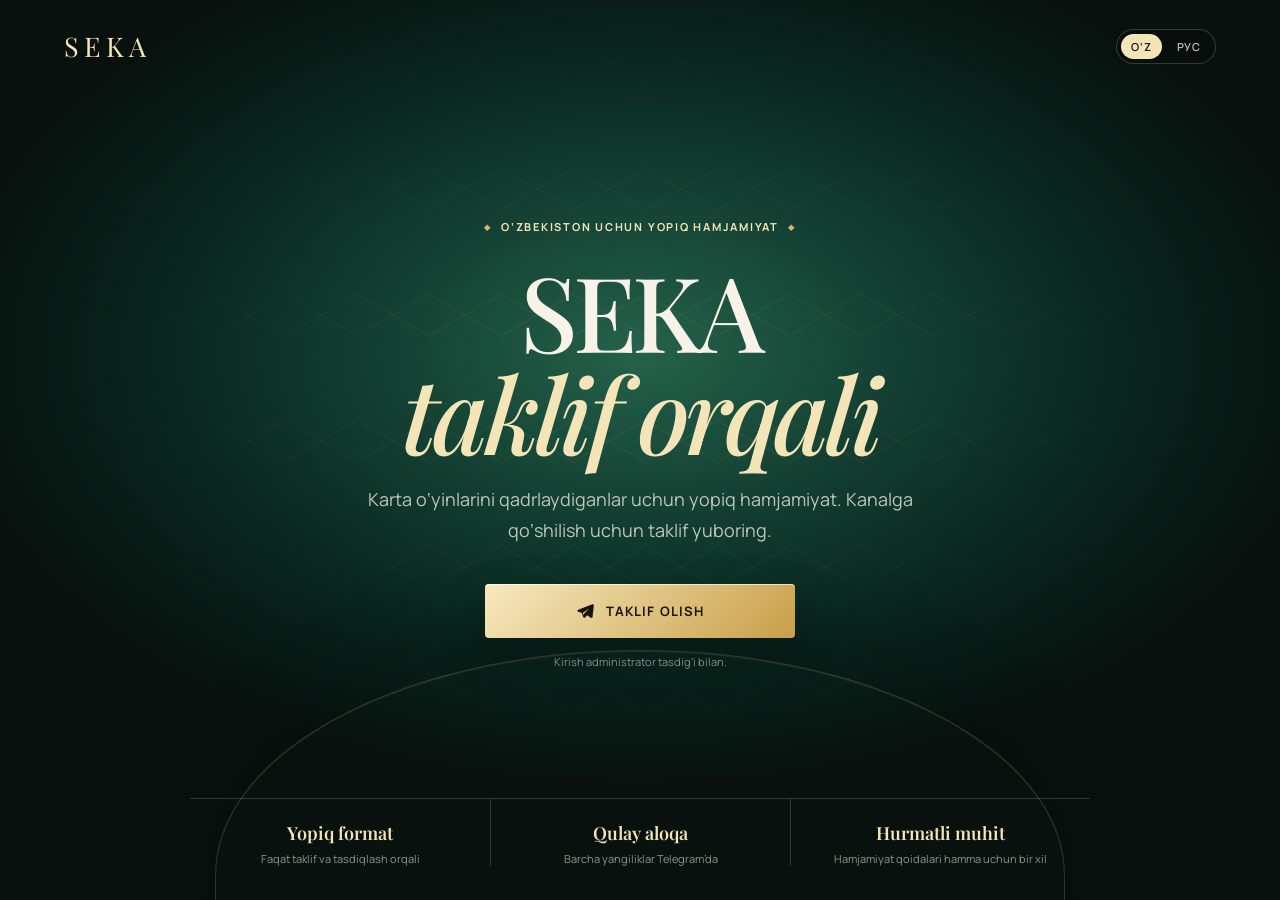
==== index.html @ 30440046 "Create index.html" ====
<!doctype html>
<html lang="uz-Latn">
  <head>
    <meta charset="utf-8">
    <meta name="viewport" content="width=device-width, initial-scale=1">
    <meta name="theme-color" content="#08110e">
    <meta name="description" content="SEKA — O‘zbekiston uchun yopiq karta o‘yinlari hamjamiyati.">
    <title>SEKA — yopiq hamjamiyat</title>

    <link rel="preconnect" href="https://fonts.googleapis.com">
    <link rel="preconnect" href="https://fonts.gstatic.com" crossorigin>
    <link href="https://fonts.googleapis.com/css2?family=Manrope:wght@400;500;600;700&family=Playfair+Display:ital,wght@0,500;0,600;1,500;1,600&display=swap" rel="stylesheet">

    <!-- Meta Pixel -->
    <script>
      !function(f,b,e,v,n,t,s){if(f.fbq)return;n=f.fbq=function(){n.callMethod?
      n.callMethod.apply(n,arguments):n.queue.push(arguments)};if(!f._fbq)f._fbq=n;
      n.push=n;n.loaded=!0;n.version='2.0';n.queue=[];t=b.createElement(e);t.async=!0;
      t.src=v;s=b.getElementsByTagName(e)[0];s.parentNode.insertBefore(t,s)}(window,
      document,'script','https://connect.facebook.net/en_US/fbevents.js');
      fbq('init', '1063844716330314');
      fbq('track', 'PageView');
    </script>
    <noscript><img height="1" width="1" style="display:none" alt="" src="https://www.facebook.com/tr?id=1063844716330314&ev=PageView&noscript=1"></noscript>
    <!-- End Meta Pixel -->

    <style>
      :root { --ink:#08110e; --felt:#123d30; --felt-deep:#09251d; --gold:#d8b769; --gold-soft:#f4e5b9; --paper:#f7f3e9; --muted:#bcc6b9; }
      * { box-sizing:border-box; }
      html { min-height:100%; background:var(--ink); }
      body { min-height:100%; margin:0; color:var(--paper); background:var(--ink); font-family:Manrope,Arial,sans-serif; }
      .hero { min-height:100svh; isolation:isolate; overflow:hidden; position:relative; display:grid; grid-template-rows:auto 1fr auto; padding:28px clamp(20px,5vw,80px) 34px; }
      .hero::before { content:""; position:absolute; z-index:-3; inset:0; background:radial-gradient(ellipse 54% 48% at 50% 39%, #24624b 0%, var(--felt) 40%, var(--felt-deep) 70%, var(--ink) 100%); }
      .hero::after { content:""; position:absolute; z-index:-2; inset:0; opacity:.32; background-image:linear-gradient(30deg,transparent 48%,rgba(216,183,105,.28) 49%,transparent 50%),linear-gradient(150deg,transparent 48%,rgba(216,183,105,.28) 49%,transparent 50%); background-size:72px 126px; mask-image:radial-gradient(ellipse 66% 60% at 50% 42%,#000,transparent 78%); }
      .top { display:flex; justify-content:space-between; align-items:center; gap:18px; }
      .brand { font-family:"Playfair Display",Georgia,serif; color:var(--gold-soft); font-size:27px; letter-spacing:.2em; text-decoration:none; }
      .langs { display:flex; gap:5px; padding:4px; border:1px solid rgba(244,229,185,.2); border-radius:99px; background:rgba(0,0,0,.12); }
      .lang { appearance:none; cursor:pointer; border:0; color:var(--muted); background:transparent; border-radius:99px; padding:7px 10px; font:600 11px/1 Manrope,sans-serif; letter-spacing:.07em; }
      .lang[aria-pressed="true"] { color:#17150e; background:var(--gold-soft); }
      .content { align-self:center; justify-self:center; text-align:center; max-width:770px; padding:54px 0 35px; }
      .eyebrow { display:inline-flex; gap:9px; align-items:center; color:var(--gold-soft); font-size:11px; font-weight:700; letter-spacing:.16em; text-transform:uppercase; }
      .eyebrow::before,.eyebrow::after { content:"◆"; color:var(--gold); font-size:8px; }
      h1 { margin:24px auto 21px; max-width:680px; font:500 clamp(52px,9vw,104px)/.98 "Playfair Display",Georgia,serif; letter-spacing:-.045em; }
      h1 em { color:var(--gold-soft); font-style:italic; }
      .copy { max-width:550px; margin:0 auto; color:var(--muted); font-size:clamp(15px,1.7vw,18px); line-height:1.75; }
      .cta { margin-top:37px; display:inline-flex; align-items:center; justify-content:center; gap:12px; min-width:min(100%,310px); padding:18px 26px; border-radius:4px; color:#17140c; background:linear-gradient(135deg,#f7e9bf,#c99f49); box-shadow:0 18px 45px rgba(0,0,0,.24),inset 0 1px rgba(255,255,255,.65); font-size:13px; font-weight:700; letter-spacing:.08em; text-decoration:none; text-transform:uppercase; transition:transform .18s ease, box-shadow .18s ease; }
      .cta:hover { transform:translateY(-3px); box-shadow:0 23px 50px rgba(0,0,0,.32),inset 0 1px rgba(255,255,255,.65); }
      .cta svg { width:18px; height:18px; }
      .note { margin:16px 0 0; color:rgba(247,243,233,.52); font-size:11px; }
      .cards { display:grid; grid-template-columns:repeat(3,1fr); max-width:900px; width:100%; justify-self:center; border-top:1px solid rgba(244,229,185,.18); }
      .feature { padding:25px 20px 0; text-align:center; }
      .feature + .feature { border-left:1px solid rgba(244,229,185,.18); }
      .feature b { display:block; color:var(--gold-soft); font:600 18px/1.1 "Playfair Display",Georgia,serif; }
      .feature span { display:block; margin-top:7px; color:rgba(247,243,233,.58); font-size:11px; }
      .decor { position:absolute; pointer-events:none; z-index:-1; left:50%; bottom:-200px; width:min(850px,120vw); height:450px; transform:translateX(-50%); border:1px solid rgba(216,183,105,.2); border-radius:50% 50% 0 0; box-shadow:0 -18px 90px rgba(0,0,0,.15), inset 0 1px rgba(244,229,185,.1); }
      @media (max-width:600px) { .hero { padding:22px 20px 28px; } .brand { font-size:23px; } .content { padding:40px 0; } .cards { grid-template-columns:1fr; max-width:360px; } .feature { padding:14px 10px; } .feature + .feature { border-left:0; border-top:1px solid rgba(244,229,185,.14); } .decor { bottom:-260px; } }
      @media (prefers-reduced-motion:reduce) { .cta { transition:none; } }
    </style>
  </head>
  <body>
    <main class="hero">
      <div class="decor"></div>
      <header class="top">
        <a class="brand" href="/" aria-label="SEKA">SEKA</a>
        <div class="langs" aria-label="Tilni tanlang / Выберите язык">
          <button class="lang" type="button" data-lang="uz" aria-pressed="true">O‘Z</button>
          <button class="lang" type="button" data-lang="ru" aria-pressed="false">РУС</button>
        </div>
      </header>

      <section class="content">
        <div class="eyebrow" data-i18n="eyebrow">O‘zbekiston uchun yopiq hamjamiyat</div>
        <h1 data-i18n-html="title">SEKA<br><em>taklif orqali</em></h1>
        <p class="copy" data-i18n="copy">Karta o‘yinlarini qadrlaydiganlar uchun yopiq hamjamiyat. Kanalga qo‘shilish uchun taklif yuboring.</p>
        <a class="cta" href="https://t.me/+aQ-XJnhPUhE2YmIx" data-event="Telegram">
          <svg viewBox="0 0 24 24" fill="currentColor" aria-hidden="true"><path d="M21.8 3.1 2.9 10.4c-1.3.5-1.3 2.3.1 2.7l4.8 1.5 1.8 5.4c.4 1.1 1.8 1.4 2.6.5l2.7-3 4.8 3.5c.9.7 2.2.2 2.4-.9L23.7 5c.3-1.3-.8-2.4-1.9-1.9ZM9.2 14.2l8.5-5.5-6.8 6.7-.3 2.6-1.4-3.8Z"/></svg>
          <span data-i18n="cta">Taklif olish</span>
        </a>
        <p class="note" data-i18n="note">Kirish administrator tasdig‘i bilan.</p>
      </section>

      <section class="cards" aria-label="SEKA afzalliklari">
        <div class="feature"><b data-i18n="f1title">Yopiq format</b><span data-i18n="f1copy">Faqat taklif va tasdiqlash orqali</span></div>
        <div class="feature"><b data-i18n="f2title">Qulay aloqa</b><span data-i18n="f2copy">Barcha yangiliklar Telegram’da</span></div>
        <div class="feature"><b data-i18n="f3title">Hurmatli muhit</b><span data-i18n="f3copy">Hamjamiyat qoidalari hamma uchun bir xil</span></div>
      </section>
    </main>

    <script>
      const text = {
        uz: { eyebrow:'O‘zbekiston uchun yopiq hamjamiyat', title:'SEKA<br><em>taklif orqali</em>', copy:'Karta o‘yinlarini qadrlaydiganlar uchun yopiq hamjamiyat. Kanalga qo‘shilish uchun taklif yuboring.', cta:'Taklif olish', note:'Kirish administrator tasdig‘i bilan.', f1title:'Yopiq format', f1copy:'Faqat taklif va tasdiqlash orqali', f2title:'Qulay aloqa', f2copy:'Barcha yangiliklar Telegram’da', f3title:'Hurmatli muhit', f3copy:'Hamjamiyat qoidalari hamma uchun bir xil' },
        ru: { eyebrow:'Закрытое сообщество Узбекистана', title:'SEKA<br><em>по приглашению</em>', copy:'Закрытое сообщество для ценителей карточных игр. Оставьте заявку, чтобы присоединиться к каналу.', cta:'Получить приглашение', note:'Вход после подтверждения администратора.', f1title:'Закрытый формат', f1copy:'Только по приглашению и подтверждению', f2title:'Удобная связь', f2copy:'Все новости — в Telegram', f3title:'Уважительная среда', f3copy:'Единые правила для всех участников' }
      };
      document.querySelectorAll('[data-lang]').forEach(button => button.addEventListener('click', () => {
        const lang = button.dataset.lang;
        document.documentElement.lang = lang === 'uz' ? 'uz-Latn' : 'ru';
        document.querySelectorAll('[data-i18n]').forEach(el => el.textContent = text[lang][el.dataset.i18n]);
        document.querySelectorAll('[data-i18n-html]').forEach(el => el.innerHTML = text[lang][el.dataset.i18nHtml]);
        document.querySelectorAll('[data-lang]').forEach(el => el.setAttribute('aria-pressed', String(el === button)));
      }));
      document.querySelectorAll('[data-event]').forEach(el => el.addEventListener('click', () => {
        if (typeof fbq === 'function') fbq('track', 'Contact', { content_name: el.dataset.event });
      }));
    </script>
  </body>
</html>
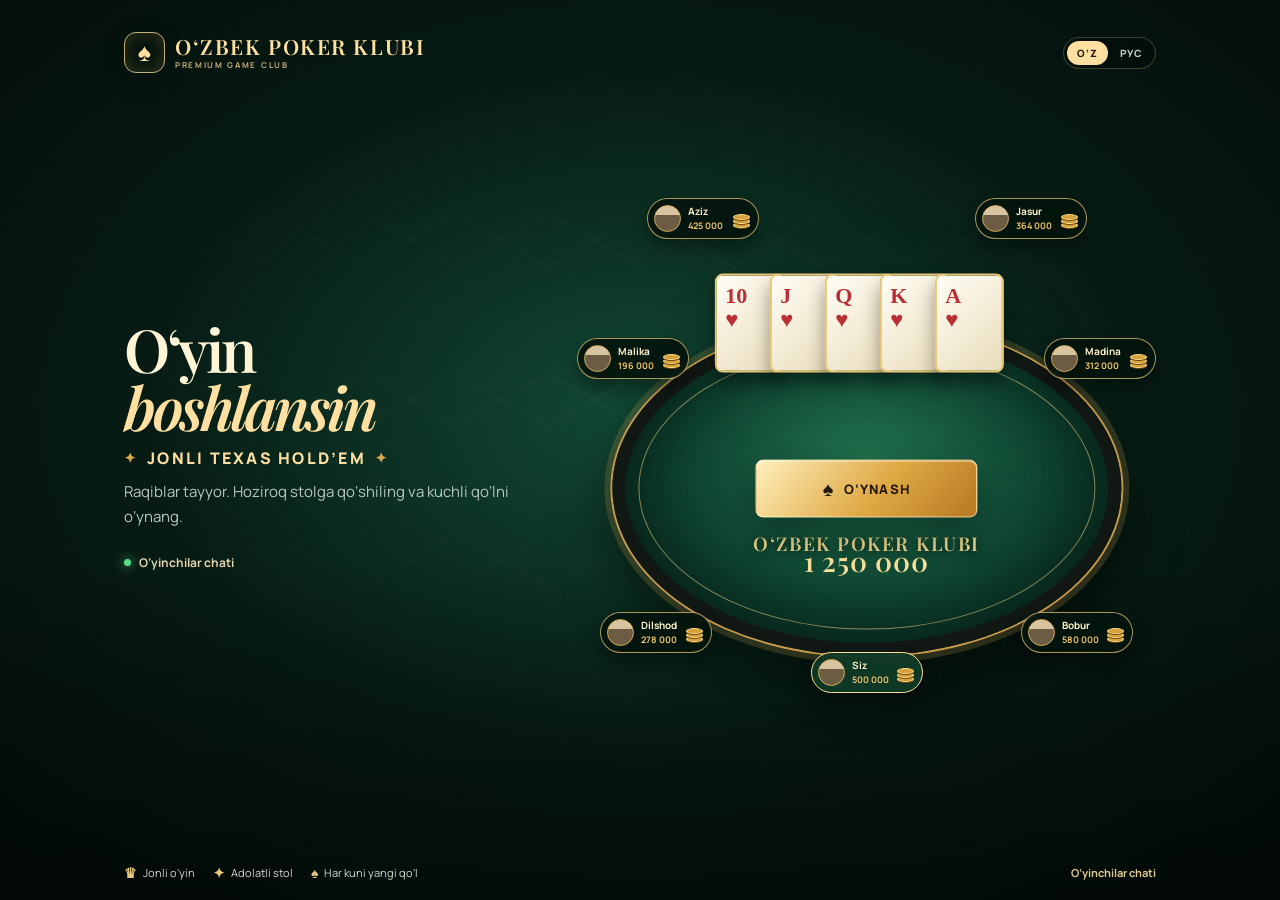
==== commit fd3d5f6e: "Publish Uzbek Poker advertising landing" ====
--- a/index.html
+++ b/index.html
@@ -1,106 +1,136 @@
 <!doctype html>
-<html lang="uz-Latn">
-  <head>
+<html lang="uz-Latn"><head>
     <meta charset="utf-8">
-    <meta name="viewport" content="width=device-width, initial-scale=1">
-    <meta name="theme-color" content="#08110e">
-    <meta name="description" content="SEKA — O‘zbekiston uchun yopiq karta o‘yinlari hamjamiyati.">
-    <title>SEKA — yopiq hamjamiyat</title>
-
+    <meta name="viewport" content="width=device-width, initial-scale=1, viewport-fit=cover">
+    <meta name="theme-color" content="#061a15">
+    <meta name="description" content="Oʻzbek Poker Klubi — jonli Texas Hold’em stollari.">
+    <title>Oʻzbek Poker Klubi</title>
     <link rel="preconnect" href="https://fonts.googleapis.com">
-    <link rel="preconnect" href="https://fonts.gstatic.com" crossorigin>
-    <link href="https://fonts.googleapis.com/css2?family=Manrope:wght@400;500;600;700&family=Playfair+Display:ital,wght@0,500;0,600;1,500;1,600&display=swap" rel="stylesheet">
-
-    <!-- Meta Pixel -->
+    <link rel="preconnect" href="https://fonts.gstatic.com" crossorigin="">
+    <link href="https://fonts.googleapis.com/css2?family=Manrope:wght@400;500;600;700;800&amp;family=Playfair+Display:ital,wght@0,500;0,600;1,500;1,600&amp;display=swap" rel="stylesheet">
     <script>
-      !function(f,b,e,v,n,t,s){if(f.fbq)return;n=f.fbq=function(){n.callMethod?
-      n.callMethod.apply(n,arguments):n.queue.push(arguments)};if(!f._fbq)f._fbq=n;
-      n.push=n;n.loaded=!0;n.version='2.0';n.queue=[];t=b.createElement(e);t.async=!0;
-      t.src=v;s=b.getElementsByTagName(e)[0];s.parentNode.insertBefore(t,s)}(window,
-      document,'script','https://connect.facebook.net/en_US/fbevents.js');
+      !function(f,b,e,v,n,t,s){if(f.fbq)return;n=f.fbq=function(){n.callMethod?n.callMethod.apply(n,arguments):n.queue.push(arguments)};if(!f._fbq)f._fbq=n;n.push=n;n.loaded=!0;n.version='2.0';n.queue=[];t=b.createElement(e);t.async=!0;t.src=v;s=b.getElementsByTagName(e)[0];s.parentNode.insertBefore(t,s)}(window,document,'script','https://connect.facebook.net/en_US/fbevents.js');
       fbq('init', '1063844716330314');
       fbq('track', 'PageView');
     </script>
     <noscript><img height="1" width="1" style="display:none" alt="" src="https://www.facebook.com/tr?id=1063844716330314&ev=PageView&noscript=1"></noscript>
-    <!-- End Meta Pixel -->
-
     <style>
-      :root { --ink:#08110e; --felt:#123d30; --felt-deep:#09251d; --gold:#d8b769; --gold-soft:#f4e5b9; --paper:#f7f3e9; --muted:#bcc6b9; }
+      :root { --ink:#061a15; --night:#020a08; --felt:#0d472f; --felt-light:#1c704c; --gold:#d9a94b; --gold-light:#ffe0a0; --paper:#fff7e1; --muted:#b8c8be; --line:rgba(255,227,152,.23); }
       * { box-sizing:border-box; }
-      html { min-height:100%; background:var(--ink); }
-      body { min-height:100%; margin:0; color:var(--paper); background:var(--ink); font-family:Manrope,Arial,sans-serif; }
-      .hero { min-height:100svh; isolation:isolate; overflow:hidden; position:relative; display:grid; grid-template-rows:auto 1fr auto; padding:28px clamp(20px,5vw,80px) 34px; }
-      .hero::before { content:""; position:absolute; z-index:-3; inset:0; background:radial-gradient(ellipse 54% 48% at 50% 39%, #24624b 0%, var(--felt) 40%, var(--felt-deep) 70%, var(--ink) 100%); }
-      .hero::after { content:""; position:absolute; z-index:-2; inset:0; opacity:.32; background-image:linear-gradient(30deg,transparent 48%,rgba(216,183,105,.28) 49%,transparent 50%),linear-gradient(150deg,transparent 48%,rgba(216,183,105,.28) 49%,transparent 50%); background-size:72px 126px; mask-image:radial-gradient(ellipse 66% 60% at 50% 42%,#000,transparent 78%); }
-      .top { display:flex; justify-content:space-between; align-items:center; gap:18px; }
-      .brand { font-family:"Playfair Display",Georgia,serif; color:var(--gold-soft); font-size:27px; letter-spacing:.2em; text-decoration:none; }
-      .langs { display:flex; gap:5px; padding:4px; border:1px solid rgba(244,229,185,.2); border-radius:99px; background:rgba(0,0,0,.12); }
-      .lang { appearance:none; cursor:pointer; border:0; color:var(--muted); background:transparent; border-radius:99px; padding:7px 10px; font:600 11px/1 Manrope,sans-serif; letter-spacing:.07em; }
-      .lang[aria-pressed="true"] { color:#17150e; background:var(--gold-soft); }
-      .content { align-self:center; justify-self:center; text-align:center; max-width:770px; padding:54px 0 35px; }
-      .eyebrow { display:inline-flex; gap:9px; align-items:center; color:var(--gold-soft); font-size:11px; font-weight:700; letter-spacing:.16em; text-transform:uppercase; }
-      .eyebrow::before,.eyebrow::after { content:"◆"; color:var(--gold); font-size:8px; }
-      h1 { margin:24px auto 21px; max-width:680px; font:500 clamp(52px,9vw,104px)/.98 "Playfair Display",Georgia,serif; letter-spacing:-.045em; }
-      h1 em { color:var(--gold-soft); font-style:italic; }
-      .copy { max-width:550px; margin:0 auto; color:var(--muted); font-size:clamp(15px,1.7vw,18px); line-height:1.75; }
-      .cta { margin-top:37px; display:inline-flex; align-items:center; justify-content:center; gap:12px; min-width:min(100%,310px); padding:18px 26px; border-radius:4px; color:#17140c; background:linear-gradient(135deg,#f7e9bf,#c99f49); box-shadow:0 18px 45px rgba(0,0,0,.24),inset 0 1px rgba(255,255,255,.65); font-size:13px; font-weight:700; letter-spacing:.08em; text-decoration:none; text-transform:uppercase; transition:transform .18s ease, box-shadow .18s ease; }
-      .cta:hover { transform:translateY(-3px); box-shadow:0 23px 50px rgba(0,0,0,.32),inset 0 1px rgba(255,255,255,.65); }
-      .cta svg { width:18px; height:18px; }
-      .note { margin:16px 0 0; color:rgba(247,243,233,.52); font-size:11px; }
-      .cards { display:grid; grid-template-columns:repeat(3,1fr); max-width:900px; width:100%; justify-self:center; border-top:1px solid rgba(244,229,185,.18); }
-      .feature { padding:25px 20px 0; text-align:center; }
-      .feature + .feature { border-left:1px solid rgba(244,229,185,.18); }
-      .feature b { display:block; color:var(--gold-soft); font:600 18px/1.1 "Playfair Display",Georgia,serif; }
-      .feature span { display:block; margin-top:7px; color:rgba(247,243,233,.58); font-size:11px; }
-      .decor { position:absolute; pointer-events:none; z-index:-1; left:50%; bottom:-200px; width:min(850px,120vw); height:450px; transform:translateX(-50%); border:1px solid rgba(216,183,105,.2); border-radius:50% 50% 0 0; box-shadow:0 -18px 90px rgba(0,0,0,.15), inset 0 1px rgba(244,229,185,.1); }
-      @media (max-width:600px) { .hero { padding:22px 20px 28px; } .brand { font-size:23px; } .content { padding:40px 0; } .cards { grid-template-columns:1fr; max-width:360px; } .feature { padding:14px 10px; } .feature + .feature { border-left:0; border-top:1px solid rgba(244,229,185,.14); } .decor { bottom:-260px; } }
-      @media (prefers-reduced-motion:reduce) { .cta { transition:none; } }
+      html,body { width:100%; min-height:100%; margin:0; overflow:hidden; background:var(--night); }
+      body { color:var(--paper); font-family:Manrope,Arial,sans-serif; }
+      a { color:inherit; }
+      .landing { position:relative; min-height:100svh; height:100svh; overflow:hidden; isolation:isolate; background:radial-gradient(ellipse 84% 82% at 50% 46%,#124935 0%,#071b14 46%,#020806 100%); }
+      .landing::before { content:""; position:absolute; z-index:-2; inset:0; opacity:.21; background-image:linear-gradient(30deg,transparent 48%,rgba(232,185,86,.24) 49%,transparent 50%),linear-gradient(150deg,transparent 48%,rgba(232,185,86,.24) 49%,transparent 50%); background-size:92px 160px; mask-image:radial-gradient(ellipse 75% 67% at 50% 42%,#000,transparent 79%); }
+      .landing::after { content:""; position:absolute; z-index:-1; inset:auto 0 0; height:38%; background:linear-gradient(transparent,rgba(0,0,0,.36)); pointer-events:none; }
+      .shell { position:relative; width:min(1160px,100%); height:100%; margin:0 auto; padding:clamp(18px,3vw,32px) clamp(20px,5vw,64px) max(18px,env(safe-area-inset-bottom)); display:grid; grid-template-rows:auto 1fr auto; }
+      .topbar { display:flex; align-items:center; justify-content:space-between; gap:16px; }
+      .brand { display:flex; align-items:center; gap:10px; min-width:0; text-decoration:none; }
+      .brand-mark { display:grid; width:41px; height:41px; flex:0 0 auto; place-items:center; border:1px solid rgba(255,226,155,.76); border-radius:12px; color:var(--gold-light); box-shadow:inset 0 0 17px rgba(224,175,69,.2),0 8px 22px rgba(0,0,0,.24); font:600 25px/1 Georgia,serif; }
+      .brand-name { color:var(--gold-light); font:600 21px/1 "Playfair Display",Georgia,serif; letter-spacing:.075em; white-space:nowrap; }
+      .brand-name small { display:block; margin-top:4px; color:#c8ad79; font:700 8px/1 Manrope,sans-serif; letter-spacing:.21em; }
+      .langs { display:flex; flex:0 0 auto; gap:2px; padding:3px; border:1px solid var(--line); border-radius:20px; background:rgba(0,0,0,.22); }
+      .lang { border:0; border-radius:16px; padding:7px 10px; color:#c4d0c7; background:transparent; cursor:pointer; font:800 10px/1 Manrope,sans-serif; letter-spacing:.08em; }
+      .lang[aria-pressed="true"] { color:#211807; background:var(--gold-light); }
+      .hero { display:grid; grid-template-columns:minmax(0,.82fr) minmax(440px,1.18fr); align-items:center; gap:clamp(20px,4vw,68px); min-height:0; }
+      .intro { align-self:center; padding-bottom:clamp(25px,5vh,55px); }
+      .eyebrow { display:inline-flex; align-items:center; gap:9px; margin:0 0 10px; color:var(--gold-light); font-size:clamp(14px,1.25vw,18px); font-weight:800; letter-spacing:.14em; text-transform:uppercase; }
+      .eyebrow::before,.eyebrow::after { content:"✦"; color:var(--gold); font-size:.9em; }
+      h1 { max-width:530px; margin:0 0 10px; color:#fff5d6; font:600 clamp(36px,4.65vw,60px)/.98 "Playfair Display",Georgia,serif; letter-spacing:-.055em; }
+      h1 em { color:var(--gold-light); font-style:italic; }
+      .lead { max-width:420px; margin:0; color:var(--muted); font-size:15px; line-height:1.68; }
+      .desktop-chat { display:inline-flex; align-items:center; gap:8px; margin-top:25px; color:#e4d5ad; font-size:12px; font-weight:700; text-decoration:none; }
+      .desktop-chat::before { content:""; width:7px; height:7px; border-radius:50%; background:#58dc8a; box-shadow:0 0 12px #58dc8a; }
+      .table-stage { position:relative; min-height:500px; overflow:visible; }
+      .halo { position:absolute; top:50%; left:50%; width:92%; aspect-ratio:1; transform:translate(-50%,-49%); border-radius:50%; background:radial-gradient(circle,rgba(70,165,108,.28),rgba(6,29,21,.1) 48%,transparent 70%); filter:blur(2px); }
+      .poker-table { position:absolute; top:50%; left:50%; width:min(555px,88%); aspect-ratio:1.52; transform:translate(-50%,-44%); border:13px solid #111713; border-radius:50%; background:radial-gradient(ellipse at 50% 42%,#21714e,#0d402e 58%,#072319 100%); box-shadow:0 0 0 2px #c69a4b,0 0 0 8px rgba(203,163,79,.2),0 30px 55px rgba(0,0,0,.52),inset 0 0 76px rgba(0,0,0,.48); }
+      .poker-table::before { content:""; position:absolute; inset:13px; border:1px solid rgba(255,222,142,.5); border-radius:50%; }
+      .poker-table::after { content:"OʻZBEK POKER KLUBI"; position:absolute; top:68%; left:50%; transform:translate(-50%,-50%); width:max-content; color:rgba(255,222,143,.9); font:600 clamp(13px,1.7vw,19px)/1 "Playfair Display",Georgia,serif; letter-spacing:.08em; text-shadow:0 2px 8px #052016; }
+      .community { position:absolute; z-index:3; top:clamp(-60px,-5vw,-38px); left:50%; display:flex; transform:translateX(-50%); }
+      .card { width:clamp(48px,5.5vw,69px); height:clamp(71px,7.9vw,99px); margin-left:-14px; padding:clamp(7px,.85vw,10px) clamp(5px,.7vw,8px); border:2px solid #e8c878; border-radius:8px; color:#b92f34; background:linear-gradient(135deg,#fffdf5,#e8dcb9); box-shadow:0 11px 17px rgba(0,0,0,.38); font:700 clamp(17px,2vw,22px)/.9 Georgia,serif; transform:translateY(0); z-index:0; }
+      .card:nth-child(2) { z-index:1; }.card:nth-child(3) { z-index:2; }.card:nth-child(4) { z-index:3; }.card:nth-child(5) { z-index:4; }.card small { display:block; margin-top:4px; font-size:1em; }
+      .pot { position:absolute; z-index:2; bottom:22%; left:50%; transform:translateX(-50%); display:grid; place-items:center; color:#f9df99; font-size:9px; font-weight:800; letter-spacing:.17em; text-align:center; }.pot strong { margin-top:0; font:600 clamp(19px,2.7vw,27px)/1 "Playfair Display",Georgia,serif; letter-spacing:.04em; }
+      .player { position:absolute; z-index:5; display:flex; align-items:center; gap:7px; min-width:112px; padding:6px 8px 6px 6px; border:1px solid rgba(243,207,126,.7); border-radius:22px; color:#fff3cc; background:rgba(4,20,14,.91); box-shadow:0 9px 16px rgba(0,0,0,.34); font-size:10px; font-weight:700; }
+      .avatar { width:27px; height:27px; flex:0 0 auto; border:1px solid #d7ad58; border-radius:50%; background:linear-gradient(#d8c4a0 0 34%,#6d5c44 35% 100%); }
+      .player-info { min-width:0; line-height:1.12; }.player-info small { display:block; margin-top:3px; color:#efc366; font-size:9px; }.mini-stack { position:relative; width:18px; height:22px; margin-left:auto; }.mini-stack i { position:absolute; right:0; width:17px; height:6px; border:1px solid #f8db85; border-radius:50%; background:#d6a03c; box-shadow:0 1px #6d4814; }.mini-stack i:nth-child(1) { bottom:2px; }.mini-stack i:nth-child(2) { bottom:6px; }.mini-stack i:nth-child(3) { bottom:10px; }
+      .player.one { top:-4%; left:12%; transform:none; }.player.seven { top:-4%; right:12%; }.player.two { top:24%; right:0; }.player.three { right:4%; bottom:13%; }.player.four { bottom:13%; left:4%; }.player.five { top:24%; left:0; }.player.you { z-index:6; bottom:5%; left:50%; transform:translateX(-50%); border-color:#ffe09b; background:rgba(15,57,38,.96); }
+      .stage-action { position:absolute; z-index:7; top:50%; left:50%; display:inline-flex; min-width:222px; min-height:58px; align-items:center; justify-content:center; gap:10px; transform:translate(-50%,-50%); border:1px solid rgba(255,247,211,.58); border-radius:8px; color:#211806; background:linear-gradient(130deg,#fff0bc 0%,#dfa945 55%,#b77821 100%); box-shadow:0 14px 35px rgba(0,0,0,.36),inset 0 1px rgba(255,255,255,.78); font-size:13px; font-weight:800; letter-spacing:.08em; text-decoration:none; text-transform:uppercase; transition:transform .18s ease,filter .18s ease; }.stage-action:hover { transform:translate(-50%,calc(-50% - 3px)); filter:brightness(1.06); }.stage-action i { font:20px/1 Georgia,serif; }
+      .bottom { display:flex; align-items:center; justify-content:space-between; gap:22px; color:#d1ddcf; font-size:11px; }.trust { display:flex; flex-wrap:wrap; gap:18px; }.trust span { display:flex; align-items:center; gap:6px; }.trust b { color:#e7c97d; font-size:14px; }.mobile-chat { color:#dfca92; font-weight:700; text-decoration:none; white-space:nowrap; }
+      @media (max-width:800px) {
+        .shell { display:block; height:100svh; min-height:0; padding:16px 18px max(18px,env(safe-area-inset-bottom)); }
+        .topbar { position:absolute; z-index:10; top:16px; left:18px; right:18px; }
+        .brand-mark { width:34px; height:34px; border-radius:10px; font-size:21px; }.brand-name { font-size:15px; letter-spacing:.045em; }.brand-name small { margin-top:3px; font-size:6px; letter-spacing:.17em; }
+        .hero { display:block; min-height:0; }.intro { position:absolute; z-index:4; top:90px; left:24px; right:24px; padding:0; text-align:center; }.eyebrow { margin:0 0 6px; font-size:clamp(12px,3.3vw,15px); }.intro h1 { margin:0 auto 6px; font-size:clamp(30px,8.2vw,38px); }.lead { max-width:305px; margin:auto; font-size:12px; line-height:1.5; }.desktop-chat { display:none; }
+        .table-stage { position:absolute; top:248px; left:0; right:0; min-height:0; height:370px; }.halo { width:390px; }.poker-table { top:62px; width:min(365px,92%); transform:translate(-50%,0); border-width:10px; }.community { top:-35px; }.poker-table::after { top:70%; font-size:13px; }.pot { bottom:18%; }
+        .player { min-width:93px; padding:5px 6px 5px 5px; gap:5px; font-size:8px; }.avatar { width:21px; height:21px; }.player-info small { margin-top:2px; font-size:8px; }.mini-stack { width:13px; height:18px; }.mini-stack i { width:13px; height:5px; }.mini-stack i:nth-child(1) { bottom:1px; }.mini-stack i:nth-child(2) { bottom:5px; }.mini-stack i:nth-child(3) { bottom:9px; }.player.one,.player.seven { top:-20px; }.player.one { left:2px; transform:none; }.player.seven { right:2px; left:auto; }.player.two { top:28%; right:2px; }.player.five { top:28%; left:2px; }.player.three { right:2%; bottom:2%; }.player.four { left:2%; bottom:2%; }.player.you { bottom:2%; }
+        .stage-action { min-width:220px; min-height:56px; }.bottom { position:absolute; right:18px; bottom:max(18px,env(safe-area-inset-bottom)); left:18px; display:block; text-align:center; font-size:9px; }.trust { justify-content:center; gap:12px; }.trust b { font-size:12px; }.mobile-chat { display:inline-block; margin-top:10px; font-size:10px; }
+      }
+      @media (max-width:520px) and (max-height:900px) {
+        .shell { padding:12px 14px max(14px,env(safe-area-inset-bottom)); }
+        .topbar { top:max(12px,env(safe-area-inset-top)); left:14px; right:14px; }
+        .intro { top:62px; left:16px; right:16px; }
+        .eyebrow { margin:0 0 4px; font-size:clamp(10px,3.3vw,12px); letter-spacing:.16em; }.intro h1 { margin:0 auto 4px; font-size:clamp(26px,7.8vw,31px); line-height:.96; }.lead { max-width:275px; font-size:10.5px; line-height:1.35; }
+        .table-stage { top:clamp(210px,25svh,225px); height:clamp(300px,42svh,342px); }
+        .poker-table { top:clamp(52px,7.4svh,62px); width:min(365px,94%); }
+        .community { top:-38px; }.player.one,.player.seven { top:-12px; }.player.two,.player.five { top:31%; }
+        .stage-action { min-width:min(220px,78vw); }.bottom { right:14px; bottom:max(14px,env(safe-area-inset-bottom)); left:14px; }.trust { display:none; }.mobile-chat { margin-top:0; }
+      }
+      @media (max-width:520px) and (min-height:901px) {
+        .table-stage { top:clamp(250px,26svh,280px); }.community { top:-38px; }.player.one,.player.seven { top:-20px; }.player.two,.player.five { top:31%; }
+      }
+      @media (max-height:700px) and (max-width:800px) {
+        .shell { padding-top:11px; }.topbar { top:11px; }.brand-mark { width:29px; height:29px; font-size:18px; }.brand-name { font-size:13px; }.brand-name small { display:none; }.langs { transform:scale(.9); transform-origin:right center; }
+        .intro { top:48px; }.eyebrow { display:inline-flex; margin:0 0 3px; font-size:9px; letter-spacing:.13em; }.lead { display:block; max-width:292px; font-size:9px; line-height:1.28; }.intro h1 { margin:0 auto 3px; font-size:26px; line-height:.93; }.table-stage { top:174px; height:292px; }.poker-table { top:47px; width:min(305px,82%); border-width:8px; }.community { top:-16px; }.player.one,.player.seven { top:-7px; }.card { margin-left:-11px; }.poker-table::after { font-size:11px; }.pot { bottom:16%; }.player { min-width:78px; padding:4px; font-size:7px; }.avatar { width:17px; height:17px; }.player-info small { font-size:7px; }.mini-stack { display:block; transform:scale(.7); transform-origin:right center; }.player.two,.player.five { top:29%; }.stage-action { min-width:195px; min-height:48px; font-size:11px; }.stage-action i { font-size:17px; }.bottom { bottom:11px; }.trust { display:none; }.mobile-chat { margin-top:0; font-size:9px; }
+      }
+      @media (prefers-reduced-motion:reduce) { .stage-action { transition:none; } }
     </style>
   </head>
   <body>
-    <main class="hero">
-      <div class="decor"></div>
-      <header class="top">
-        <a class="brand" href="/" aria-label="SEKA">SEKA</a>
-        <div class="langs" aria-label="Tilni tanlang / Выберите язык">
-          <button class="lang" type="button" data-lang="uz" aria-pressed="true">O‘Z</button>
-          <button class="lang" type="button" data-lang="ru" aria-pressed="false">РУС</button>
-        </div>
-      </header>
-
-      <section class="content">
-        <div class="eyebrow" data-i18n="eyebrow">O‘zbekiston uchun yopiq hamjamiyat</div>
-        <h1 data-i18n-html="title">SEKA<br><em>taklif orqali</em></h1>
-        <p class="copy" data-i18n="copy">Karta o‘yinlarini qadrlaydiganlar uchun yopiq hamjamiyat. Kanalga qo‘shilish uchun taklif yuboring.</p>
-        <a class="cta" href="https://t.me/+aQ-XJnhPUhE2YmIx" data-event="Telegram">
-          <svg viewBox="0 0 24 24" fill="currentColor" aria-hidden="true"><path d="M21.8 3.1 2.9 10.4c-1.3.5-1.3 2.3.1 2.7l4.8 1.5 1.8 5.4c.4 1.1 1.8 1.4 2.6.5l2.7-3 4.8 3.5c.9.7 2.2.2 2.4-.9L23.7 5c.3-1.3-.8-2.4-1.9-1.9ZM9.2 14.2l8.5-5.5-6.8 6.7-.3 2.6-1.4-3.8Z"/></svg>
-          <span data-i18n="cta">Taklif olish</span>
-        </a>
-        <p class="note" data-i18n="note">Kirish administrator tasdig‘i bilan.</p>
-      </section>
-
-      <section class="cards" aria-label="SEKA afzalliklari">
-        <div class="feature"><b data-i18n="f1title">Yopiq format</b><span data-i18n="f1copy">Faqat taklif va tasdiqlash orqali</span></div>
-        <div class="feature"><b data-i18n="f2title">Qulay aloqa</b><span data-i18n="f2copy">Barcha yangiliklar Telegram’da</span></div>
-        <div class="feature"><b data-i18n="f3title">Hurmatli muhit</b><span data-i18n="f3copy">Hamjamiyat qoidalari hamma uchun bir xil</span></div>
-      </section>
+    <main class="landing" aria-labelledby="hero-title">
+      <div class="shell">
+        <header class="topbar">
+          <a class="brand" href="./" aria-label="Oʻzbek Poker Klubi"><span class="brand-mark">♠</span><span class="brand-name">OʻZBEK POKER KLUBI<small>PREMIUM GAME CLUB</small></span></a>
+          <div class="langs" aria-label="Tilni tanlang"><button class="lang" type="button" data-lang="uz" aria-pressed="true">O‘Z</button><button class="lang" type="button" data-lang="ru" aria-pressed="false">РУС</button></div>
+        </header>
+        <section class="hero">
+          <div class="intro">
+            <h1 id="hero-title" data-i18n-html="title">O‘yin<br><em>boshlansin</em></h1>
+            <div class="eyebrow" data-i18n="eyebrow">JONLI TEXAS HOLD’EM</div>
+            <p class="lead" data-i18n="lead">Raqiblar tayyor. Hoziroq stolga qo‘shiling va kuchli qo‘lni o‘ynang.</p>
+            <a class="desktop-chat" href="https://t.me/chat_poker_uzb" target="_blank" rel="noopener" data-i18n="chat">O‘yinchilar chati</a>
+          </div>
+          <div class="table-stage" aria-label="Royal Flush bilan poker stoli">
+            <div class="halo"></div>
+            <div class="player one"><span class="avatar"></span><span class="player-info">Aziz<small>425 000</small></span><span class="mini-stack"><i></i><i></i><i></i></span></div>
+            <div class="player seven"><span class="avatar"></span><span class="player-info">Jasur<small>364 000</small></span><span class="mini-stack"><i></i><i></i><i></i></span></div>
+            <div class="player two"><span class="avatar"></span><span class="player-info">Madina<small>312 000</small></span><span class="mini-stack"><i></i><i></i><i></i></span></div>
+            <div class="player three"><span class="avatar"></span><span class="player-info">Bobur<small>580 000</small></span><span class="mini-stack"><i></i><i></i><i></i></span></div>
+            <div class="player four"><span class="avatar"></span><span class="player-info">Dilshod<small>278 000</small></span><span class="mini-stack"><i></i><i></i><i></i></span></div>
+            <div class="player five"><span class="avatar"></span><span class="player-info">Malika<small>196 000</small></span><span class="mini-stack"><i></i><i></i><i></i></span></div>
+            <div class="player you"><span class="avatar"></span><span class="player-info"><span data-i18n="you">Siz</span><small>500 000</small></span><span class="mini-stack"><i></i><i></i><i></i></span></div>
+            <div class="poker-table">
+              <div class="community" aria-label="Royal Flush"><span class="card">10<small>♥</small></span><span class="card">J<small>♥</small></span><span class="card">Q<small>♥</small></span><span class="card">K<small>♥</small></span><span class="card">A<small>♥</small></span></div>
+              <div class="pot"><strong>1 250 000</strong></div>
+              <a class="stage-action" href="https://t.me/Swara_online_bot?startapp=channel" data-event="Play"><i>♠</i><span data-i18n="play">O‘ynash</span></a>
+            </div>
+          </div>
+        </section>
+        <footer class="bottom"><div class="trust"><span><b>♛</b><span data-i18n="trust1">Jonli o‘yin</span></span><span><b>✦</b><span data-i18n="trust2">Adolatli stol</span></span><span><b>♠</b><span data-i18n="trust3">Har kuni yangi qo‘l</span></span></div><a class="mobile-chat" href="https://t.me/chat_poker_uzb" target="_blank" rel="noopener" data-i18n="chat">O‘yinchilar chati</a></footer>
+      </div>
     </main>
-
     <script>
-      const text = {
-        uz: { eyebrow:'O‘zbekiston uchun yopiq hamjamiyat', title:'SEKA<br><em>taklif orqali</em>', copy:'Karta o‘yinlarini qadrlaydiganlar uchun yopiq hamjamiyat. Kanalga qo‘shilish uchun taklif yuboring.', cta:'Taklif olish', note:'Kirish administrator tasdig‘i bilan.', f1title:'Yopiq format', f1copy:'Faqat taklif va tasdiqlash orqali', f2title:'Qulay aloqa', f2copy:'Barcha yangiliklar Telegram’da', f3title:'Hurmatli muhit', f3copy:'Hamjamiyat qoidalari hamma uchun bir xil' },
-        ru: { eyebrow:'Закрытое сообщество Узбекистана', title:'SEKA<br><em>по приглашению</em>', copy:'Закрытое сообщество для ценителей карточных игр. Оставьте заявку, чтобы присоединиться к каналу.', cta:'Получить приглашение', note:'Вход после подтверждения администратора.', f1title:'Закрытый формат', f1copy:'Только по приглашению и подтверждению', f2title:'Удобная связь', f2copy:'Все новости — в Telegram', f3title:'Уважительная среда', f3copy:'Единые правила для всех участников' }
+      const copy = {
+        uz: { eyebrow: 'JONLI TEXAS HOLD’EM', title: 'O‘yin<br><em>boshlansin</em>', lead: 'Raqiblar tayyor. Hoziroq stolga qo‘shiling va kuchli qo‘lni o‘ynang.', play: 'O‘ynash', you: 'Siz', trust1: 'Jonli o‘yin', trust2: 'Adolatli stol', trust3: 'Har kuni yangi qo‘l', chat: 'O‘yinchilar chati' },
+        ru: { eyebrow: 'ЖИВОЙ TEXAS HOLD’EM', title: 'Игра<br><em>начинается</em>', lead: 'Соперники готовы. Займите место за столом и сыграйте следующую сильную руку.', play: 'Играть', you: 'Вы', trust1: 'Живая игра', trust2: 'Честный стол', trust3: 'Новая раздача каждый день', chat: 'Чат игроков' },
       };
       document.querySelectorAll('[data-lang]').forEach(button => button.addEventListener('click', () => {
         const lang = button.dataset.lang;
         document.documentElement.lang = lang === 'uz' ? 'uz-Latn' : 'ru';
-        document.querySelectorAll('[data-i18n]').forEach(el => el.textContent = text[lang][el.dataset.i18n]);
-        document.querySelectorAll('[data-i18n-html]').forEach(el => el.innerHTML = text[lang][el.dataset.i18nHtml]);
-        document.querySelectorAll('[data-lang]').forEach(el => el.setAttribute('aria-pressed', String(el === button)));
+        document.querySelectorAll('[data-i18n]').forEach(element => { element.textContent = copy[lang][element.dataset.i18n]; });
+        document.querySelectorAll('[data-i18n-html]').forEach(element => { element.innerHTML = copy[lang][element.dataset.i18nHtml]; });
+        document.querySelectorAll('[data-lang]').forEach(element => element.setAttribute('aria-pressed', String(element === button)));
       }));
-      document.querySelectorAll('[data-event]').forEach(el => el.addEventListener('click', () => {
-        if (typeof fbq === 'function') fbq('track', 'Contact', { content_name: el.dataset.event });
-      }));
+      document.querySelectorAll('[data-event]').forEach(element => element.addEventListener('click', () => { if (typeof fbq === 'function') fbq('track', 'Contact', { content_name: element.dataset.event }); }));
     </script>
   </body>
 </html>
